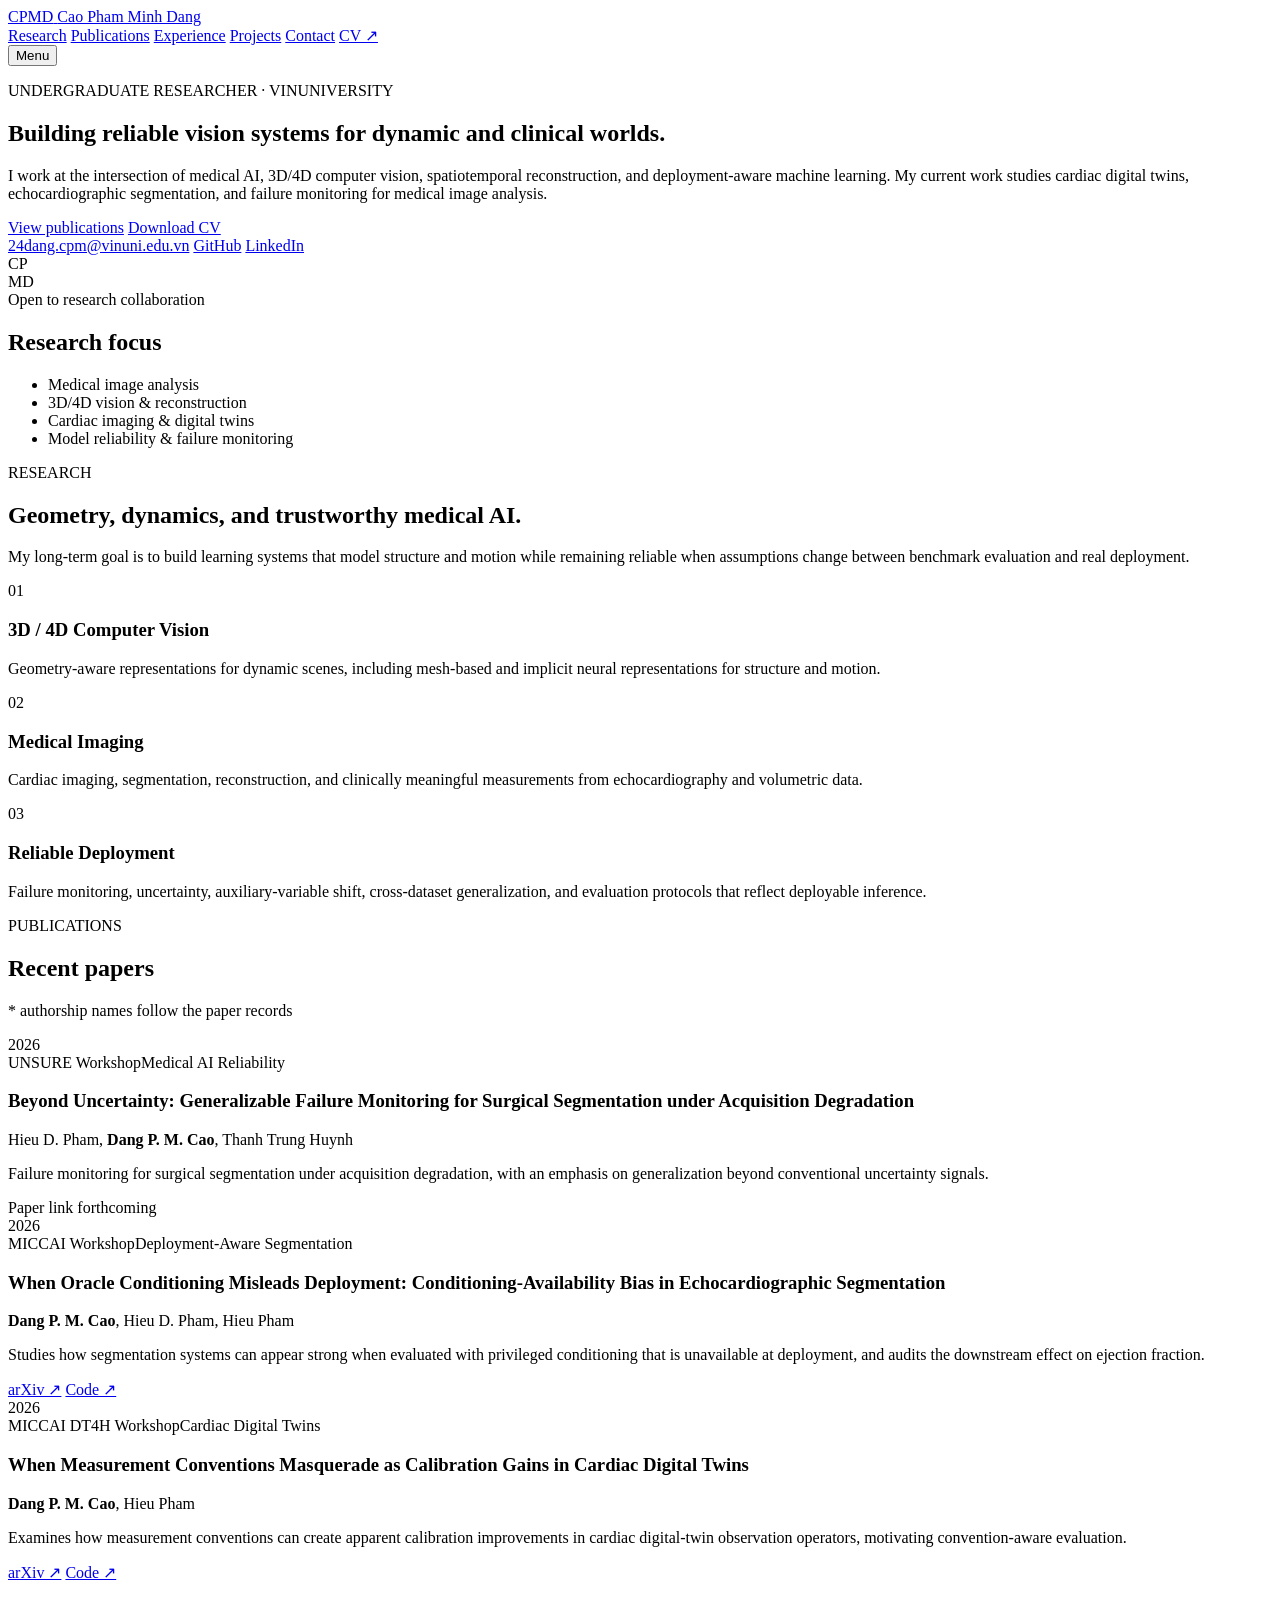
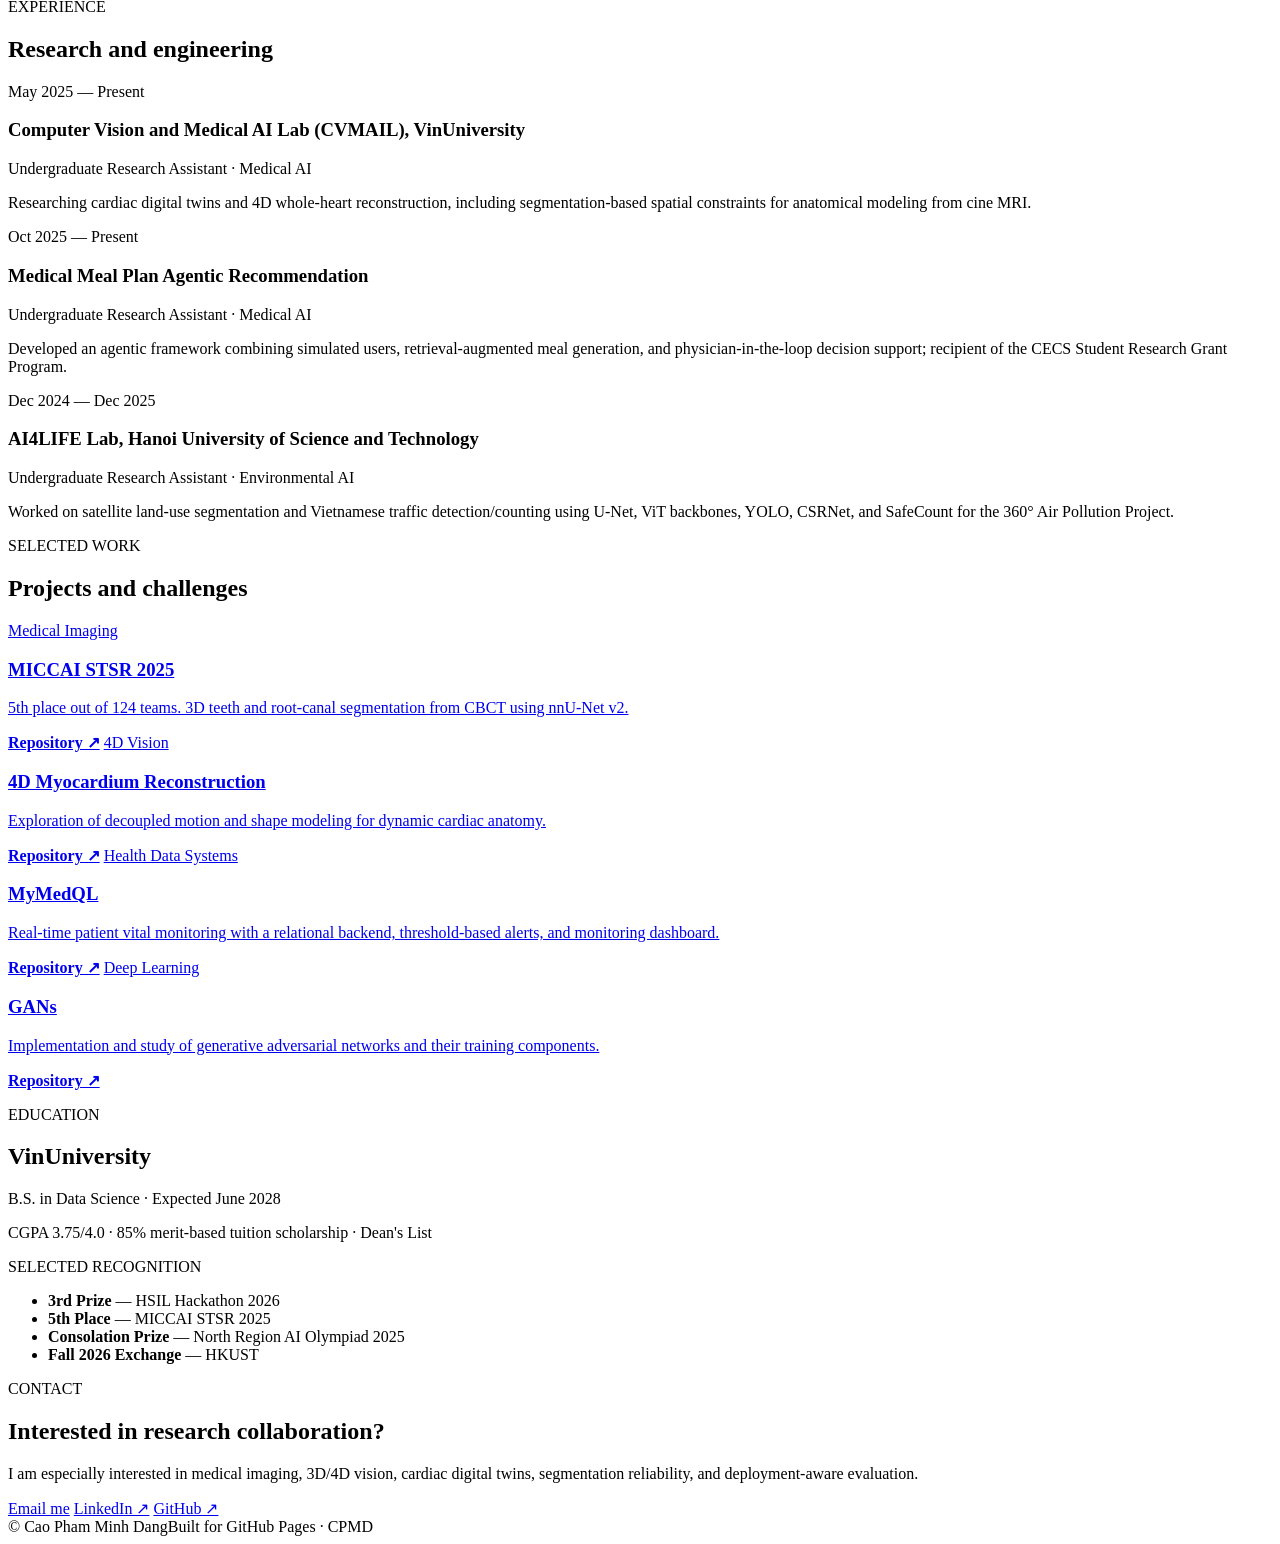
==== index.html @ 1befc967 "Add professional research portfolio homepage" ====
<!doctype html>
<html lang="en">
<head>
  <meta charset="utf-8" />
  <meta name="viewport" content="width=device-width, initial-scale=1" />
  <meta name="description" content="Cao Pham Minh Dang — undergraduate researcher in medical AI, 3D/4D computer vision, cardiac imaging, and reliable machine learning." />
  <meta name="theme-color" content="#0b1220" />
  <title>Cao Pham Minh Dang | Research Portfolio</title>
  <link rel="preconnect" href="https://fonts.googleapis.com">
  <link rel="preconnect" href="https://fonts.gstatic.com" crossorigin>
  <link href="https://fonts.googleapis.com/css2?family=Inter:wght@400;500;600;700&family=Source+Serif+4:opsz,wght@8..60,600&display=swap" rel="stylesheet">
  <link rel="stylesheet" href="styles.css" />
</head>
<body>
  <div class="progress" id="progress" aria-hidden="true"></div>
  <header class="site-header">
    <div class="container nav-wrap">
      <a class="brand" href="#top" aria-label="Cao Pham Minh Dang home">
        <span class="brand-mark">CPMD</span>
        <span class="brand-name">Cao Pham Minh Dang</span>
      </a>
      <nav class="nav" aria-label="Primary navigation">
        <a href="#research">Research</a>
        <a href="#publications">Publications</a>
        <a href="#experience">Experience</a>
        <a href="#projects">Projects</a>
        <a href="#contact">Contact</a>
        <a class="nav-cv" href="Cao_Pham_Minh_Dang_CV.pdf" target="_blank" rel="noopener">CV ↗</a>
      </nav>
      <button class="menu-button" id="menuButton" aria-expanded="false" aria-controls="mobileNav">Menu</button>
    </div>
    <div class="mobile-nav" id="mobileNav" hidden>
      <a href="#research">Research</a><a href="#publications">Publications</a><a href="#experience">Experience</a><a href="#projects">Projects</a><a href="#contact">Contact</a><a href="Cao_Pham_Minh_Dang_CV.pdf">CV</a>
    </div>
  </header>

  <main id="top">
    <section class="hero section-pad">
      <div class="container hero-grid">
        <div>
          <p class="eyebrow">UNDERGRADUATE RESEARCHER · VINUNIVERSITY</p>
          <h1>Building reliable vision systems for <span>dynamic and clinical worlds.</span></h1>
          <p class="hero-copy">I work at the intersection of medical AI, 3D/4D computer vision, spatiotemporal reconstruction, and deployment-aware machine learning. My current work studies cardiac digital twins, echocardiographic segmentation, and failure monitoring for medical image analysis.</p>
          <div class="hero-actions">
            <a class="button primary" href="#publications">View publications</a>
            <a class="button secondary" href="Cao_Pham_Minh_Dang_CV.pdf" target="_blank" rel="noopener">Download CV</a>
          </div>
          <div class="social-row">
            <a href="mailto:24dang.cpm@vinuni.edu.vn">24dang.cpm@vinuni.edu.vn</a>
            <a href="https://github.com/minhdang050806" target="_blank" rel="noopener">GitHub</a>
            <a href="https://www.linkedin.com/in/cphmdang/" target="_blank" rel="noopener">LinkedIn</a>
          </div>
        </div>
        <aside class="hero-card" aria-label="Research profile summary">
          <div class="monogram">CP<br>MD</div>
          <div class="hero-card-copy">
            <span class="status"><i></i> Open to research collaboration</span>
            <h2>Research focus</h2>
            <ul>
              <li>Medical image analysis</li>
              <li>3D/4D vision & reconstruction</li>
              <li>Cardiac imaging & digital twins</li>
              <li>Model reliability & failure monitoring</li>
            </ul>
          </div>
        </aside>
      </div>
    </section>

    <section class="section-pad muted" id="research">
      <div class="container">
        <div class="section-heading">
          <p class="eyebrow">RESEARCH</p>
          <h2>Geometry, dynamics, and trustworthy medical AI.</h2>
          <p>My long-term goal is to build learning systems that model structure and motion while remaining reliable when assumptions change between benchmark evaluation and real deployment.</p>
        </div>
        <div class="research-grid">
          <article class="research-card">
            <span class="card-index">01</span>
            <h3>3D / 4D Computer Vision</h3>
            <p>Geometry-aware representations for dynamic scenes, including mesh-based and implicit neural representations for structure and motion.</p>
          </article>
          <article class="research-card">
            <span class="card-index">02</span>
            <h3>Medical Imaging</h3>
            <p>Cardiac imaging, segmentation, reconstruction, and clinically meaningful measurements from echocardiography and volumetric data.</p>
          </article>
          <article class="research-card">
            <span class="card-index">03</span>
            <h3>Reliable Deployment</h3>
            <p>Failure monitoring, uncertainty, auxiliary-variable shift, cross-dataset generalization, and evaluation protocols that reflect deployable inference.</p>
          </article>
        </div>
      </div>
    </section>

    <section class="section-pad" id="publications">
      <div class="container">
        <div class="section-heading row-heading">
          <div><p class="eyebrow">PUBLICATIONS</p><h2>Recent papers</h2></div>
          <p class="publication-note">* authorship names follow the paper records</p>
        </div>
        <div class="pub-list">
          <article class="pub featured">
            <div class="pub-year">2026</div>
            <div class="pub-body">
              <div class="pub-meta"><span>UNSURE Workshop</span><span>Medical AI Reliability</span></div>
              <h3>Beyond Uncertainty: Generalizable Failure Monitoring for Surgical Segmentation under Acquisition Degradation</h3>
              <p class="authors">Hieu D. Pham, <strong>Dang P. M. Cao</strong>, Thanh Trung Huynh</p>
              <p class="pub-desc">Failure monitoring for surgical segmentation under acquisition degradation, with an emphasis on generalization beyond conventional uncertainty signals.</p>
              <div class="pub-links"><span class="coming">Paper link forthcoming</span></div>
            </div>
          </article>

          <article class="pub">
            <div class="pub-year">2026</div>
            <div class="pub-body">
              <div class="pub-meta"><span>MICCAI Workshop</span><span>Deployment-Aware Segmentation</span></div>
              <h3>When Oracle Conditioning Misleads Deployment: Conditioning-Availability Bias in Echocardiographic Segmentation</h3>
              <p class="authors"><strong>Dang P. M. Cao</strong>, Hieu D. Pham, Hieu Pham</p>
              <p class="pub-desc">Studies how segmentation systems can appear strong when evaluated with privileged conditioning that is unavailable at deployment, and audits the downstream effect on ejection fraction.</p>
              <div class="pub-links">
                <a href="https://arxiv.org/abs/2608.03342" target="_blank" rel="noopener">arXiv ↗</a>
                <a href="https://github.com/minhdang050806/Oracle-Conditioning-Bias-in-Echocardiographic-Segmentation" target="_blank" rel="noopener">Code ↗</a>
              </div>
            </div>
          </article>

          <article class="pub">
            <div class="pub-year">2026</div>
            <div class="pub-body">
              <div class="pub-meta"><span>MICCAI DT4H Workshop</span><span>Cardiac Digital Twins</span></div>
              <h3>When Measurement Conventions Masquerade as Calibration Gains in Cardiac Digital Twins</h3>
              <p class="authors"><strong>Dang P. M. Cao</strong>, Hieu Pham</p>
              <p class="pub-desc">Examines how measurement conventions can create apparent calibration improvements in cardiac digital-twin observation operators, motivating convention-aware evaluation.</p>
              <div class="pub-links">
                <a href="https://arxiv.org/abs/2608.01602" target="_blank" rel="noopener">arXiv ↗</a>
                <a href="https://github.com/minhdang050806/Ejection-Fraction-Bias-in-Cardiac-Digital-Twin" target="_blank" rel="noopener">Code ↗</a>
              </div>
            </div>
          </article>
        </div>
      </div>
    </section>

    <section class="section-pad muted" id="experience">
      <div class="container">
        <div class="section-heading"><p class="eyebrow">EXPERIENCE</p><h2>Research and engineering</h2></div>
        <div class="timeline">
          <article class="timeline-item">
            <div class="timeline-date">May 2025 — Present</div>
            <div><h3>Computer Vision and Medical AI Lab (CVMAIL), VinUniversity</h3><p class="role">Undergraduate Research Assistant · Medical AI</p><p>Researching cardiac digital twins and 4D whole-heart reconstruction, including segmentation-based spatial constraints for anatomical modeling from cine MRI.</p></div>
          </article>
          <article class="timeline-item">
            <div class="timeline-date">Oct 2025 — Present</div>
            <div><h3>Medical Meal Plan Agentic Recommendation</h3><p class="role">Undergraduate Research Assistant · Medical AI</p><p>Developed an agentic framework combining simulated users, retrieval-augmented meal generation, and physician-in-the-loop decision support; recipient of the CECS Student Research Grant Program.</p></div>
          </article>
          <article class="timeline-item">
            <div class="timeline-date">Dec 2024 — Dec 2025</div>
            <div><h3>AI4LIFE Lab, Hanoi University of Science and Technology</h3><p class="role">Undergraduate Research Assistant · Environmental AI</p><p>Worked on satellite land-use segmentation and Vietnamese traffic detection/counting using U-Net, ViT backbones, YOLO, CSRNet, and SafeCount for the 360° Air Pollution Project.</p></div>
          </article>
        </div>
      </div>
    </section>

    <section class="section-pad" id="projects">
      <div class="container">
        <div class="section-heading"><p class="eyebrow">SELECTED WORK</p><h2>Projects and challenges</h2></div>
        <div class="project-grid">
          <a class="project-card" href="https://github.com/minhdang050806/MICCAI-2025-Tooth-Segmentation-Challenge" target="_blank" rel="noopener"><span>Medical Imaging</span><h3>MICCAI STSR 2025</h3><p>5th place out of 124 teams. 3D teeth and root-canal segmentation from CBCT using nnU-Net v2.</p><b>Repository ↗</b></a>
          <a class="project-card" href="https://github.com/minhdang050806/4D-Myocardium-Reconstruction-with-Decoupled-Motion-and-Shape-Model" target="_blank" rel="noopener"><span>4D Vision</span><h3>4D Myocardium Reconstruction</h3><p>Exploration of decoupled motion and shape modeling for dynamic cardiac anatomy.</p><b>Repository ↗</b></a>
          <a class="project-card" href="https://github.com/minhdang050806/MyMedQL" target="_blank" rel="noopener"><span>Health Data Systems</span><h3>MyMedQL</h3><p>Real-time patient vital monitoring with a relational backend, threshold-based alerts, and monitoring dashboard.</p><b>Repository ↗</b></a>
          <a class="project-card" href="https://github.com/minhdang050806/GANs" target="_blank" rel="noopener"><span>Deep Learning</span><h3>GANs</h3><p>Implementation and study of generative adversarial networks and their training components.</p><b>Repository ↗</b></a>
        </div>
      </div>
    </section>

    <section class="section-pad compact muted">
      <div class="container split-section">
        <div>
          <p class="eyebrow">EDUCATION</p>
          <h2>VinUniversity</h2>
          <p class="role">B.S. in Data Science · Expected June 2028</p>
          <p>CGPA 3.75/4.0 · 85% merit-based tuition scholarship · Dean's List</p>
        </div>
        <div>
          <p class="eyebrow">SELECTED RECOGNITION</p>
          <ul class="clean-list">
            <li><strong>3rd Prize</strong> — HSIL Hackathon 2026</li>
            <li><strong>5th Place</strong> — MICCAI STSR 2025</li>
            <li><strong>Consolation Prize</strong> — North Region AI Olympiad 2025</li>
            <li><strong>Fall 2026 Exchange</strong> — HKUST</li>
          </ul>
        </div>
      </div>
    </section>

    <section class="section-pad contact" id="contact">
      <div class="container contact-card">
        <div><p class="eyebrow">CONTACT</p><h2>Interested in research collaboration?</h2><p>I am especially interested in medical imaging, 3D/4D vision, cardiac digital twins, segmentation reliability, and deployment-aware evaluation.</p></div>
        <div class="contact-links">
          <a href="mailto:24dang.cpm@vinuni.edu.vn">Email me</a>
          <a href="https://www.linkedin.com/in/cphmdang/" target="_blank" rel="noopener">LinkedIn ↗</a>
          <a href="https://github.com/minhdang050806" target="_blank" rel="noopener">GitHub ↗</a>
        </div>
      </div>
    </section>
  </main>

  <footer>
    <div class="container footer-wrap"><span>© <span id="year"></span> Cao Pham Minh Dang</span><span>Built for GitHub Pages · CPMD</span></div>
  </footer>
  <script src="script.js"></script>
</body>
</html>
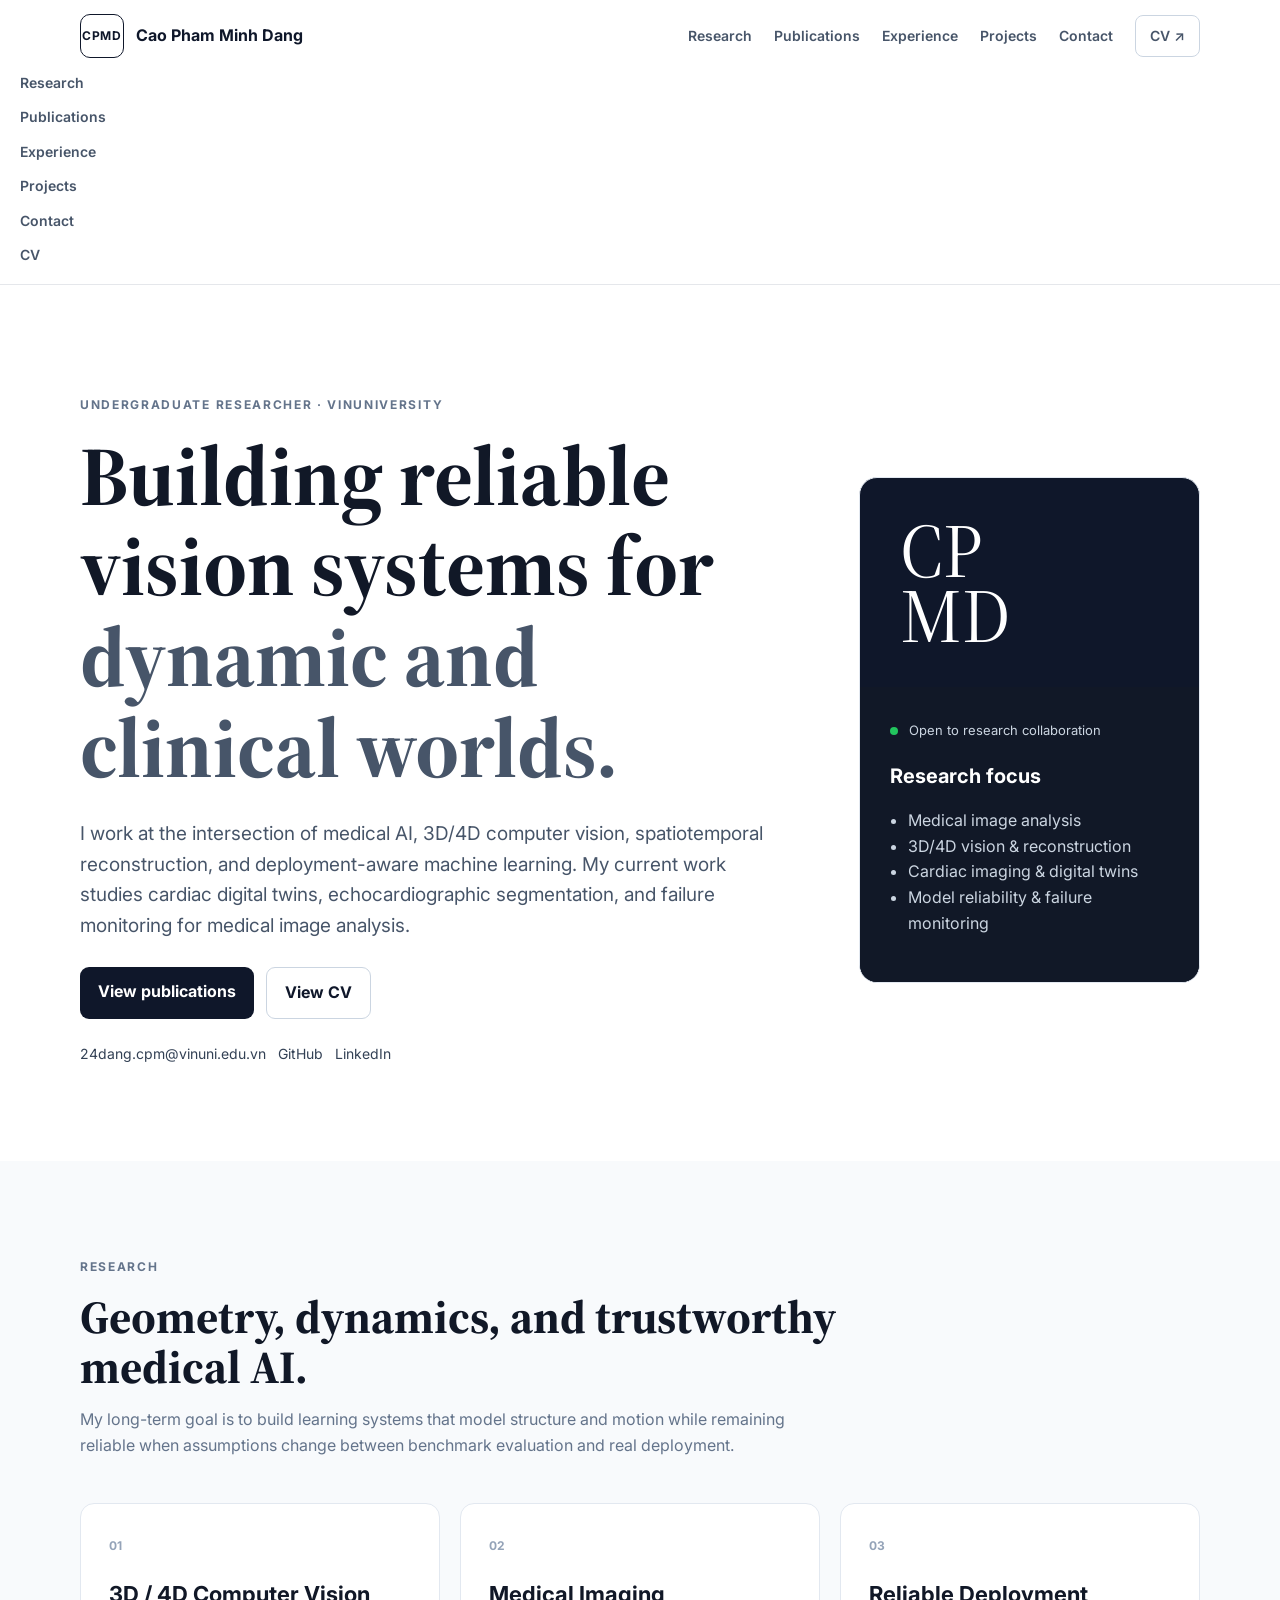
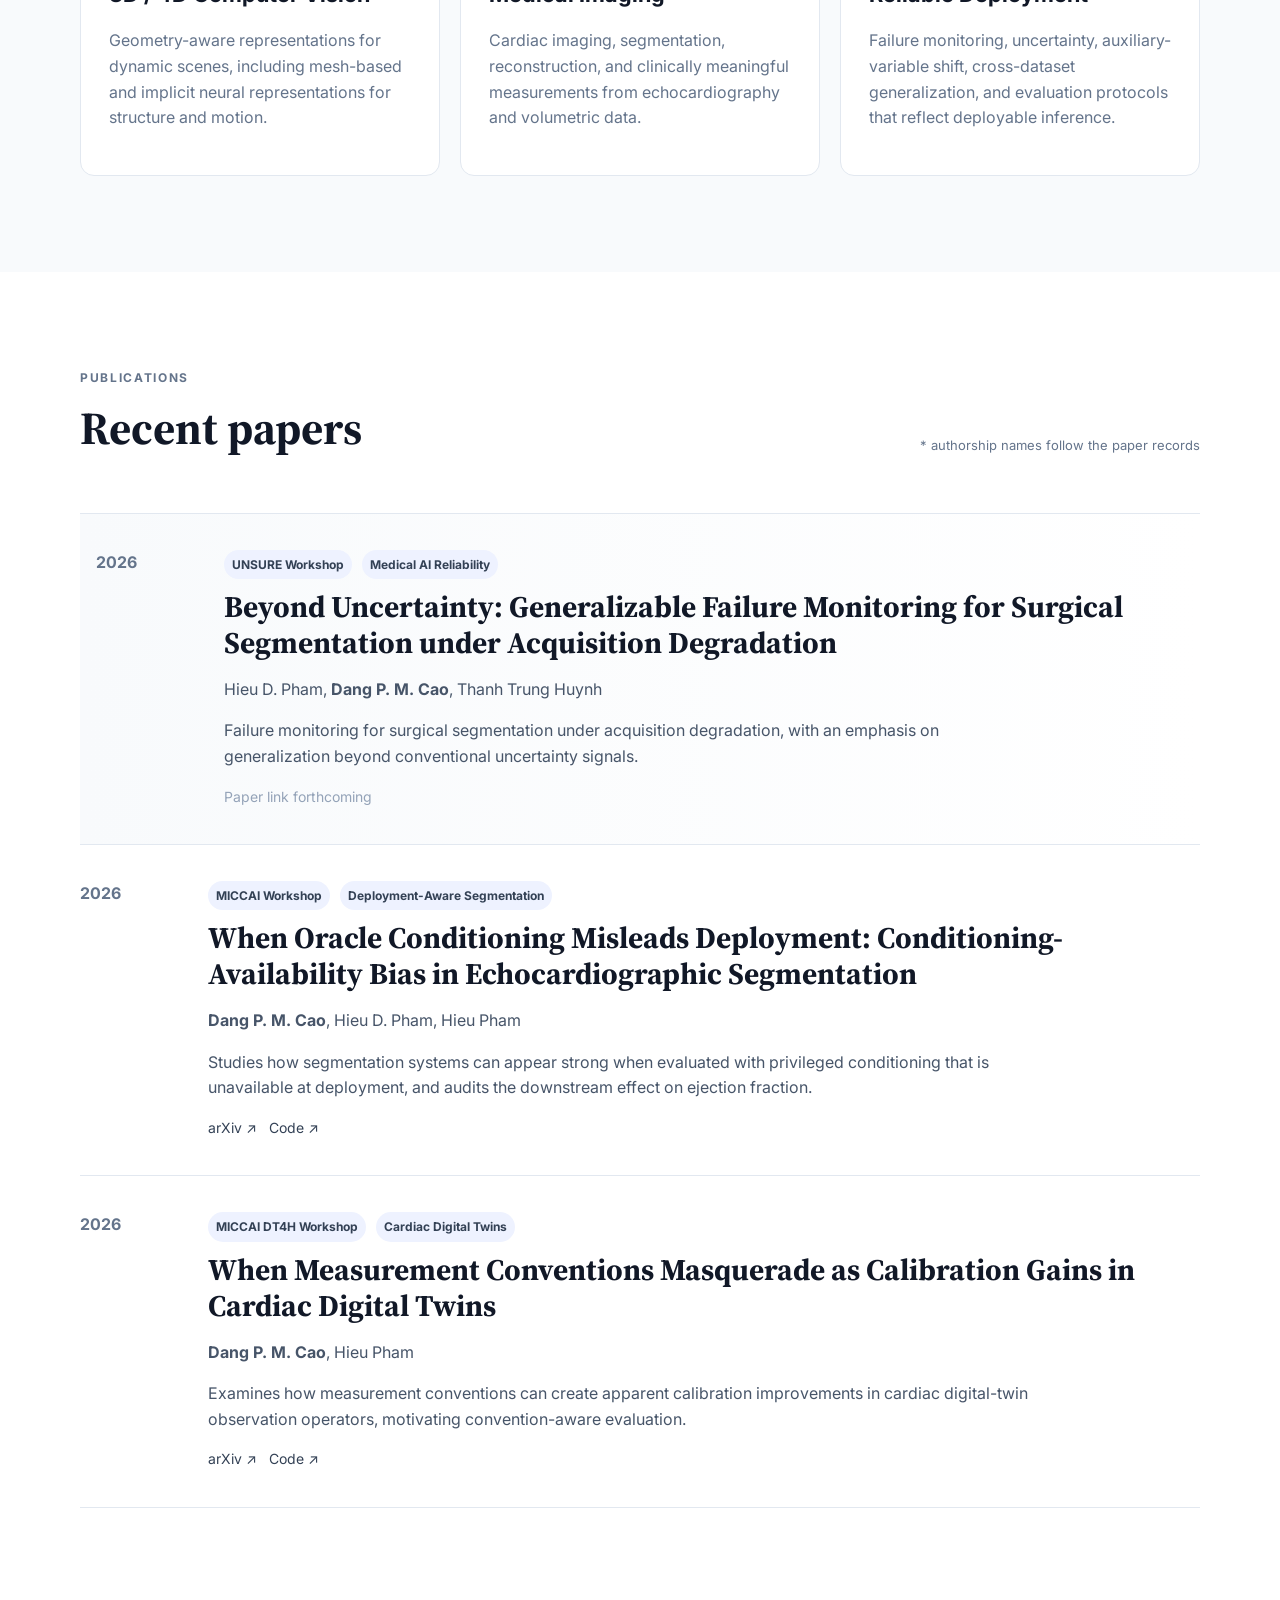
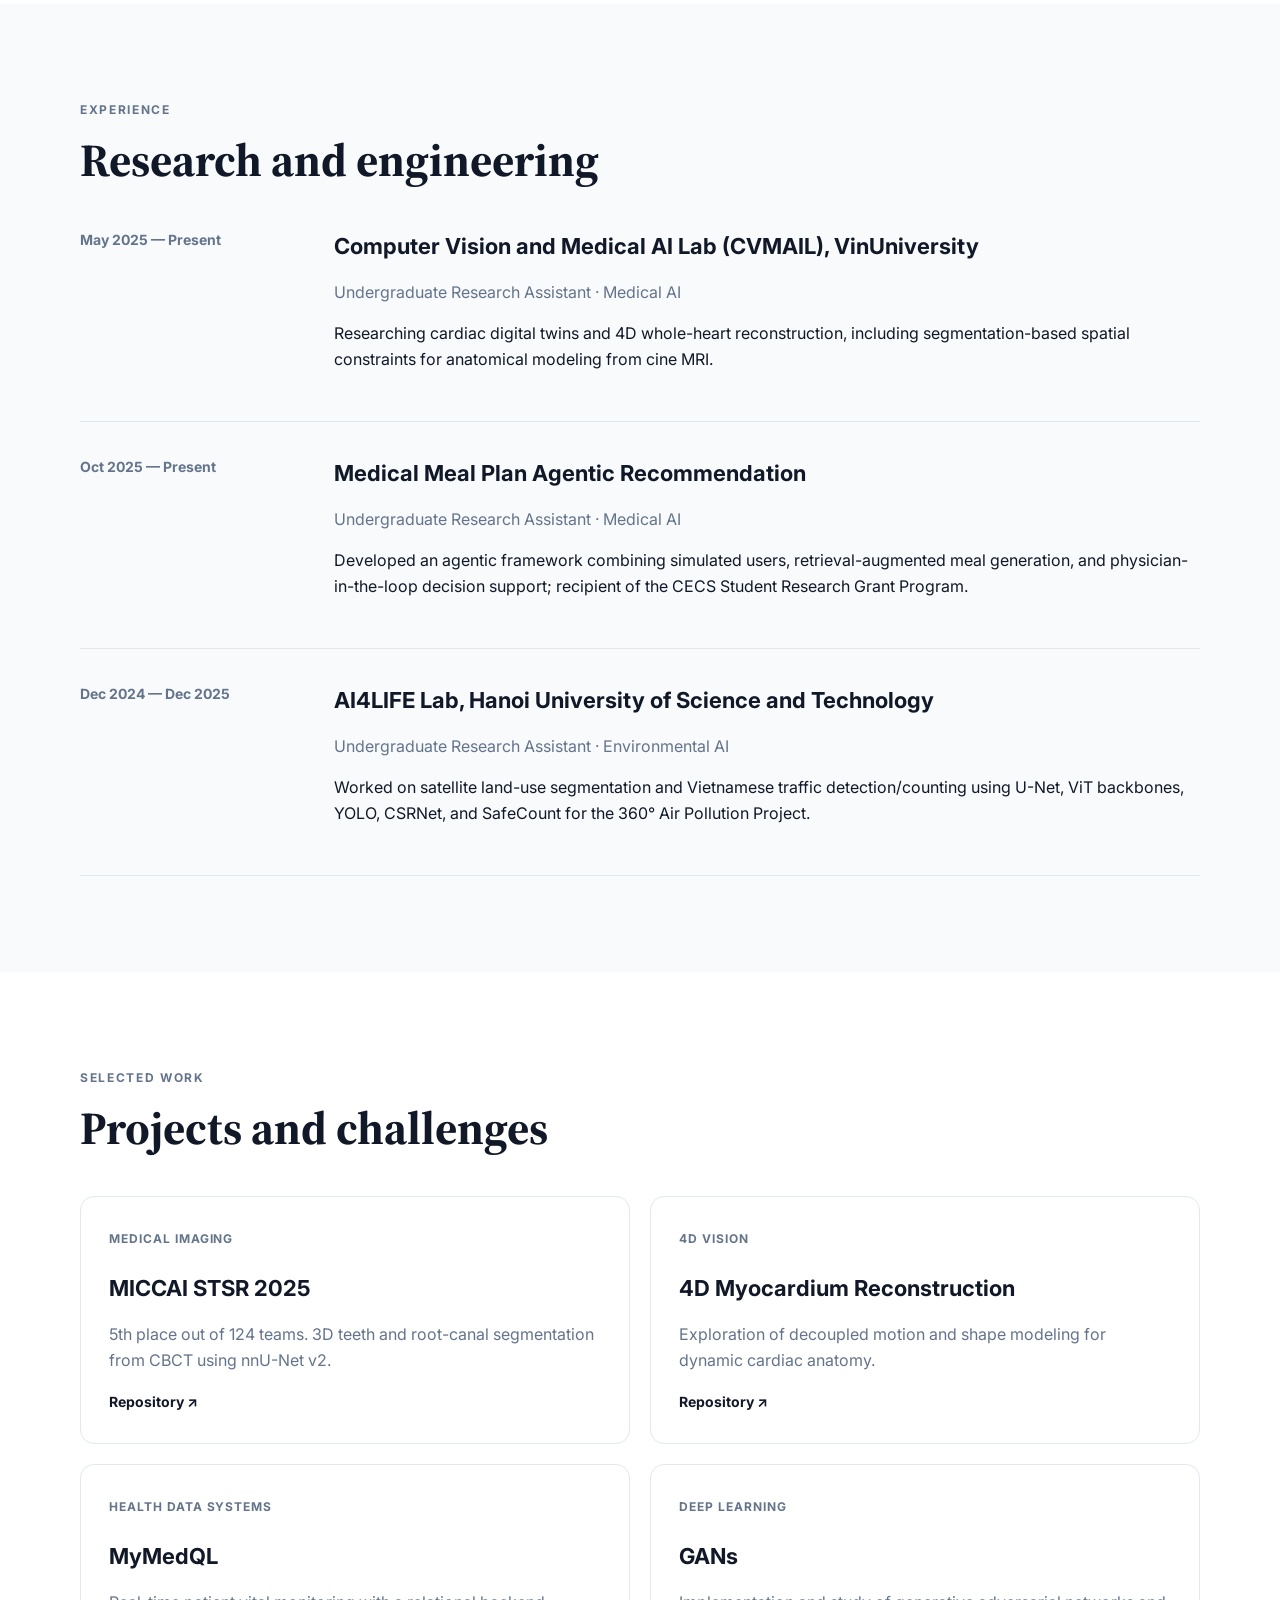
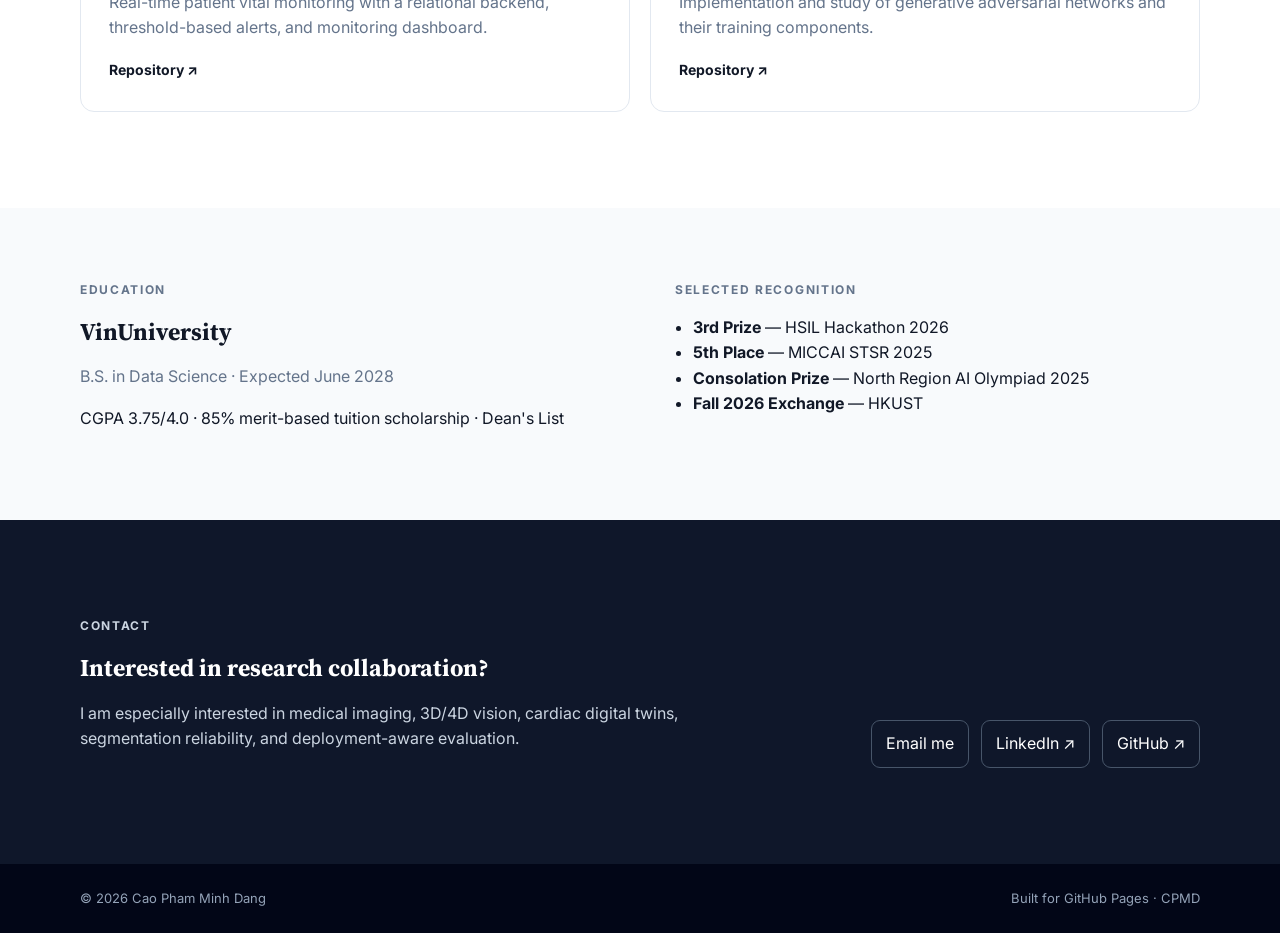
==== commit 7cd9216a: "Link portfolio to updated web CV" ====
--- a/index.html
+++ b/index.html
@@ -25,12 +25,12 @@
         <a href="#experience">Experience</a>
         <a href="#projects">Projects</a>
         <a href="#contact">Contact</a>
-        <a class="nav-cv" href="Cao_Pham_Minh_Dang_CV.pdf" target="_blank" rel="noopener">CV ↗</a>
+        <a class="nav-cv" href="cv.html">CV ↗</a>
       </nav>
       <button class="menu-button" id="menuButton" aria-expanded="false" aria-controls="mobileNav">Menu</button>
     </div>
     <div class="mobile-nav" id="mobileNav" hidden>
-      <a href="#research">Research</a><a href="#publications">Publications</a><a href="#experience">Experience</a><a href="#projects">Projects</a><a href="#contact">Contact</a><a href="Cao_Pham_Minh_Dang_CV.pdf">CV</a>
+      <a href="#research">Research</a><a href="#publications">Publications</a><a href="#experience">Experience</a><a href="#projects">Projects</a><a href="#contact">Contact</a><a href="cv.html">CV</a>
     </div>
   </header>
 
@@ -43,7 +43,7 @@
           <p class="hero-copy">I work at the intersection of medical AI, 3D/4D computer vision, spatiotemporal reconstruction, and deployment-aware machine learning. My current work studies cardiac digital twins, echocardiographic segmentation, and failure monitoring for medical image analysis.</p>
           <div class="hero-actions">
             <a class="button primary" href="#publications">View publications</a>
-            <a class="button secondary" href="Cao_Pham_Minh_Dang_CV.pdf" target="_blank" rel="noopener">Download CV</a>
+            <a class="button secondary" href="cv.html">View CV</a>
           </div>
           <div class="social-row">
             <a href="mailto:24dang.cpm@vinuni.edu.vn">24dang.cpm@vinuni.edu.vn</a>
@@ -75,141 +75,42 @@
           <p>My long-term goal is to build learning systems that model structure and motion while remaining reliable when assumptions change between benchmark evaluation and real deployment.</p>
         </div>
         <div class="research-grid">
-          <article class="research-card">
-            <span class="card-index">01</span>
-            <h3>3D / 4D Computer Vision</h3>
-            <p>Geometry-aware representations for dynamic scenes, including mesh-based and implicit neural representations for structure and motion.</p>
-          </article>
-          <article class="research-card">
-            <span class="card-index">02</span>
-            <h3>Medical Imaging</h3>
-            <p>Cardiac imaging, segmentation, reconstruction, and clinically meaningful measurements from echocardiography and volumetric data.</p>
-          </article>
-          <article class="research-card">
-            <span class="card-index">03</span>
-            <h3>Reliable Deployment</h3>
-            <p>Failure monitoring, uncertainty, auxiliary-variable shift, cross-dataset generalization, and evaluation protocols that reflect deployable inference.</p>
-          </article>
+          <article class="research-card"><span class="card-index">01</span><h3>3D / 4D Computer Vision</h3><p>Geometry-aware representations for dynamic scenes, including mesh-based and implicit neural representations for structure and motion.</p></article>
+          <article class="research-card"><span class="card-index">02</span><h3>Medical Imaging</h3><p>Cardiac imaging, segmentation, reconstruction, and clinically meaningful measurements from echocardiography and volumetric data.</p></article>
+          <article class="research-card"><span class="card-index">03</span><h3>Reliable Deployment</h3><p>Failure monitoring, uncertainty, auxiliary-variable shift, cross-dataset generalization, and evaluation protocols that reflect deployable inference.</p></article>
         </div>
       </div>
     </section>
 
     <section class="section-pad" id="publications">
       <div class="container">
-        <div class="section-heading row-heading">
-          <div><p class="eyebrow">PUBLICATIONS</p><h2>Recent papers</h2></div>
-          <p class="publication-note">* authorship names follow the paper records</p>
-        </div>
+        <div class="section-heading row-heading"><div><p class="eyebrow">PUBLICATIONS</p><h2>Recent papers</h2></div><p class="publication-note">* authorship names follow the paper records</p></div>
         <div class="pub-list">
-          <article class="pub featured">
-            <div class="pub-year">2026</div>
-            <div class="pub-body">
-              <div class="pub-meta"><span>UNSURE Workshop</span><span>Medical AI Reliability</span></div>
-              <h3>Beyond Uncertainty: Generalizable Failure Monitoring for Surgical Segmentation under Acquisition Degradation</h3>
-              <p class="authors">Hieu D. Pham, <strong>Dang P. M. Cao</strong>, Thanh Trung Huynh</p>
-              <p class="pub-desc">Failure monitoring for surgical segmentation under acquisition degradation, with an emphasis on generalization beyond conventional uncertainty signals.</p>
-              <div class="pub-links"><span class="coming">Paper link forthcoming</span></div>
-            </div>
-          </article>
-
-          <article class="pub">
-            <div class="pub-year">2026</div>
-            <div class="pub-body">
-              <div class="pub-meta"><span>MICCAI Workshop</span><span>Deployment-Aware Segmentation</span></div>
-              <h3>When Oracle Conditioning Misleads Deployment: Conditioning-Availability Bias in Echocardiographic Segmentation</h3>
-              <p class="authors"><strong>Dang P. M. Cao</strong>, Hieu D. Pham, Hieu Pham</p>
-              <p class="pub-desc">Studies how segmentation systems can appear strong when evaluated with privileged conditioning that is unavailable at deployment, and audits the downstream effect on ejection fraction.</p>
-              <div class="pub-links">
-                <a href="https://arxiv.org/abs/2608.03342" target="_blank" rel="noopener">arXiv ↗</a>
-                <a href="https://github.com/minhdang050806/Oracle-Conditioning-Bias-in-Echocardiographic-Segmentation" target="_blank" rel="noopener">Code ↗</a>
-              </div>
-            </div>
-          </article>
-
-          <article class="pub">
-            <div class="pub-year">2026</div>
-            <div class="pub-body">
-              <div class="pub-meta"><span>MICCAI DT4H Workshop</span><span>Cardiac Digital Twins</span></div>
-              <h3>When Measurement Conventions Masquerade as Calibration Gains in Cardiac Digital Twins</h3>
-              <p class="authors"><strong>Dang P. M. Cao</strong>, Hieu Pham</p>
-              <p class="pub-desc">Examines how measurement conventions can create apparent calibration improvements in cardiac digital-twin observation operators, motivating convention-aware evaluation.</p>
-              <div class="pub-links">
-                <a href="https://arxiv.org/abs/2608.01602" target="_blank" rel="noopener">arXiv ↗</a>
-                <a href="https://github.com/minhdang050806/Ejection-Fraction-Bias-in-Cardiac-Digital-Twin" target="_blank" rel="noopener">Code ↗</a>
-              </div>
-            </div>
-          </article>
+          <article class="pub featured"><div class="pub-year">2026</div><div class="pub-body"><div class="pub-meta"><span>UNSURE Workshop</span><span>Medical AI Reliability</span></div><h3>Beyond Uncertainty: Generalizable Failure Monitoring for Surgical Segmentation under Acquisition Degradation</h3><p class="authors">Hieu D. Pham, <strong>Dang P. M. Cao</strong>, Thanh Trung Huynh</p><p class="pub-desc">Failure monitoring for surgical segmentation under acquisition degradation, with an emphasis on generalization beyond conventional uncertainty signals.</p><div class="pub-links"><span class="coming">Paper link forthcoming</span></div></div></article>
+          <article class="pub"><div class="pub-year">2026</div><div class="pub-body"><div class="pub-meta"><span>MICCAI Workshop</span><span>Deployment-Aware Segmentation</span></div><h3>When Oracle Conditioning Misleads Deployment: Conditioning-Availability Bias in Echocardiographic Segmentation</h3><p class="authors"><strong>Dang P. M. Cao</strong>, Hieu D. Pham, Hieu Pham</p><p class="pub-desc">Studies how segmentation systems can appear strong when evaluated with privileged conditioning that is unavailable at deployment, and audits the downstream effect on ejection fraction.</p><div class="pub-links"><a href="https://arxiv.org/abs/2608.03342" target="_blank" rel="noopener">arXiv ↗</a><a href="https://github.com/minhdang050806/Oracle-Conditioning-Bias-in-Echocardiographic-Segmentation" target="_blank" rel="noopener">Code ↗</a></div></div></article>
+          <article class="pub"><div class="pub-year">2026</div><div class="pub-body"><div class="pub-meta"><span>MICCAI DT4H Workshop</span><span>Cardiac Digital Twins</span></div><h3>When Measurement Conventions Masquerade as Calibration Gains in Cardiac Digital Twins</h3><p class="authors"><strong>Dang P. M. Cao</strong>, Hieu Pham</p><p class="pub-desc">Examines how measurement conventions can create apparent calibration improvements in cardiac digital-twin observation operators, motivating convention-aware evaluation.</p><div class="pub-links"><a href="https://arxiv.org/abs/2608.01602" target="_blank" rel="noopener">arXiv ↗</a><a href="https://github.com/minhdang050806/Ejection-Fraction-Bias-in-Cardiac-Digital-Twin" target="_blank" rel="noopener">Code ↗</a></div></div></article>
         </div>
       </div>
     </section>
 
-    <section class="section-pad muted" id="experience">
-      <div class="container">
-        <div class="section-heading"><p class="eyebrow">EXPERIENCE</p><h2>Research and engineering</h2></div>
-        <div class="timeline">
-          <article class="timeline-item">
-            <div class="timeline-date">May 2025 — Present</div>
-            <div><h3>Computer Vision and Medical AI Lab (CVMAIL), VinUniversity</h3><p class="role">Undergraduate Research Assistant · Medical AI</p><p>Researching cardiac digital twins and 4D whole-heart reconstruction, including segmentation-based spatial constraints for anatomical modeling from cine MRI.</p></div>
-          </article>
-          <article class="timeline-item">
-            <div class="timeline-date">Oct 2025 — Present</div>
-            <div><h3>Medical Meal Plan Agentic Recommendation</h3><p class="role">Undergraduate Research Assistant · Medical AI</p><p>Developed an agentic framework combining simulated users, retrieval-augmented meal generation, and physician-in-the-loop decision support; recipient of the CECS Student Research Grant Program.</p></div>
-          </article>
-          <article class="timeline-item">
-            <div class="timeline-date">Dec 2024 — Dec 2025</div>
-            <div><h3>AI4LIFE Lab, Hanoi University of Science and Technology</h3><p class="role">Undergraduate Research Assistant · Environmental AI</p><p>Worked on satellite land-use segmentation and Vietnamese traffic detection/counting using U-Net, ViT backbones, YOLO, CSRNet, and SafeCount for the 360° Air Pollution Project.</p></div>
-          </article>
-        </div>
-      </div>
-    </section>
+    <section class="section-pad muted" id="experience"><div class="container"><div class="section-heading"><p class="eyebrow">EXPERIENCE</p><h2>Research and engineering</h2></div><div class="timeline">
+      <article class="timeline-item"><div class="timeline-date">May 2025 — Present</div><div><h3>Computer Vision and Medical AI Lab (CVMAIL), VinUniversity</h3><p class="role">Undergraduate Research Assistant · Medical AI</p><p>Researching cardiac digital twins and 4D whole-heart reconstruction, including segmentation-based spatial constraints for anatomical modeling from cine MRI.</p></div></article>
+      <article class="timeline-item"><div class="timeline-date">Oct 2025 — Present</div><div><h3>Medical Meal Plan Agentic Recommendation</h3><p class="role">Undergraduate Research Assistant · Medical AI</p><p>Developed an agentic framework combining simulated users, retrieval-augmented meal generation, and physician-in-the-loop decision support; recipient of the CECS Student Research Grant Program.</p></div></article>
+      <article class="timeline-item"><div class="timeline-date">Dec 2024 — Dec 2025</div><div><h3>AI4LIFE Lab, Hanoi University of Science and Technology</h3><p class="role">Undergraduate Research Assistant · Environmental AI</p><p>Worked on satellite land-use segmentation and Vietnamese traffic detection/counting using U-Net, ViT backbones, YOLO, CSRNet, and SafeCount for the 360° Air Pollution Project.</p></div></article>
+    </div></div></section>
 
-    <section class="section-pad" id="projects">
-      <div class="container">
-        <div class="section-heading"><p class="eyebrow">SELECTED WORK</p><h2>Projects and challenges</h2></div>
-        <div class="project-grid">
-          <a class="project-card" href="https://github.com/minhdang050806/MICCAI-2025-Tooth-Segmentation-Challenge" target="_blank" rel="noopener"><span>Medical Imaging</span><h3>MICCAI STSR 2025</h3><p>5th place out of 124 teams. 3D teeth and root-canal segmentation from CBCT using nnU-Net v2.</p><b>Repository ↗</b></a>
-          <a class="project-card" href="https://github.com/minhdang050806/4D-Myocardium-Reconstruction-with-Decoupled-Motion-and-Shape-Model" target="_blank" rel="noopener"><span>4D Vision</span><h3>4D Myocardium Reconstruction</h3><p>Exploration of decoupled motion and shape modeling for dynamic cardiac anatomy.</p><b>Repository ↗</b></a>
-          <a class="project-card" href="https://github.com/minhdang050806/MyMedQL" target="_blank" rel="noopener"><span>Health Data Systems</span><h3>MyMedQL</h3><p>Real-time patient vital monitoring with a relational backend, threshold-based alerts, and monitoring dashboard.</p><b>Repository ↗</b></a>
-          <a class="project-card" href="https://github.com/minhdang050806/GANs" target="_blank" rel="noopener"><span>Deep Learning</span><h3>GANs</h3><p>Implementation and study of generative adversarial networks and their training components.</p><b>Repository ↗</b></a>
-        </div>
-      </div>
-    </section>
+    <section class="section-pad" id="projects"><div class="container"><div class="section-heading"><p class="eyebrow">SELECTED WORK</p><h2>Projects and challenges</h2></div><div class="project-grid">
+      <a class="project-card" href="https://github.com/minhdang050806/MICCAI-2025-Tooth-Segmentation-Challenge" target="_blank" rel="noopener"><span>Medical Imaging</span><h3>MICCAI STSR 2025</h3><p>5th place out of 124 teams. 3D teeth and root-canal segmentation from CBCT using nnU-Net v2.</p><b>Repository ↗</b></a>
+      <a class="project-card" href="https://github.com/minhdang050806/4D-Myocardium-Reconstruction-with-Decoupled-Motion-and-Shape-Model" target="_blank" rel="noopener"><span>4D Vision</span><h3>4D Myocardium Reconstruction</h3><p>Exploration of decoupled motion and shape modeling for dynamic cardiac anatomy.</p><b>Repository ↗</b></a>
+      <a class="project-card" href="https://github.com/minhdang050806/MyMedQL" target="_blank" rel="noopener"><span>Health Data Systems</span><h3>MyMedQL</h3><p>Real-time patient vital monitoring with a relational backend, threshold-based alerts, and monitoring dashboard.</p><b>Repository ↗</b></a>
+      <a class="project-card" href="https://github.com/minhdang050806/GANs" target="_blank" rel="noopener"><span>Deep Learning</span><h3>GANs</h3><p>Implementation and study of generative adversarial networks and their training components.</p><b>Repository ↗</b></a>
+    </div></div></section>
 
-    <section class="section-pad compact muted">
-      <div class="container split-section">
-        <div>
-          <p class="eyebrow">EDUCATION</p>
-          <h2>VinUniversity</h2>
-          <p class="role">B.S. in Data Science · Expected June 2028</p>
-          <p>CGPA 3.75/4.0 · 85% merit-based tuition scholarship · Dean's List</p>
-        </div>
-        <div>
-          <p class="eyebrow">SELECTED RECOGNITION</p>
-          <ul class="clean-list">
-            <li><strong>3rd Prize</strong> — HSIL Hackathon 2026</li>
-            <li><strong>5th Place</strong> — MICCAI STSR 2025</li>
-            <li><strong>Consolation Prize</strong> — North Region AI Olympiad 2025</li>
-            <li><strong>Fall 2026 Exchange</strong> — HKUST</li>
-          </ul>
-        </div>
-      </div>
-    </section>
+    <section class="section-pad compact muted"><div class="container split-section"><div><p class="eyebrow">EDUCATION</p><h2>VinUniversity</h2><p class="role">B.S. in Data Science · Expected June 2028</p><p>CGPA 3.75/4.0 · 85% merit-based tuition scholarship · Dean's List</p></div><div><p class="eyebrow">SELECTED RECOGNITION</p><ul class="clean-list"><li><strong>3rd Prize</strong> — HSIL Hackathon 2026</li><li><strong>5th Place</strong> — MICCAI STSR 2025</li><li><strong>Consolation Prize</strong> — North Region AI Olympiad 2025</li><li><strong>Fall 2026 Exchange</strong> — HKUST</li></ul></div></div></section>
 
-    <section class="section-pad contact" id="contact">
-      <div class="container contact-card">
-        <div><p class="eyebrow">CONTACT</p><h2>Interested in research collaboration?</h2><p>I am especially interested in medical imaging, 3D/4D vision, cardiac digital twins, segmentation reliability, and deployment-aware evaluation.</p></div>
-        <div class="contact-links">
-          <a href="mailto:24dang.cpm@vinuni.edu.vn">Email me</a>
-          <a href="https://www.linkedin.com/in/cphmdang/" target="_blank" rel="noopener">LinkedIn ↗</a>
-          <a href="https://github.com/minhdang050806" target="_blank" rel="noopener">GitHub ↗</a>
-        </div>
-      </div>
-    </section>
+    <section class="section-pad contact" id="contact"><div class="container contact-card"><div><p class="eyebrow">CONTACT</p><h2>Interested in research collaboration?</h2><p>I am especially interested in medical imaging, 3D/4D vision, cardiac digital twins, segmentation reliability, and deployment-aware evaluation.</p></div><div class="contact-links"><a href="mailto:24dang.cpm@vinuni.edu.vn">Email me</a><a href="https://www.linkedin.com/in/cphmdang/" target="_blank" rel="noopener">LinkedIn ↗</a><a href="https://github.com/minhdang050806" target="_blank" rel="noopener">GitHub ↗</a></div></div></section>
   </main>
-
-  <footer>
-    <div class="container footer-wrap"><span>© <span id="year"></span> Cao Pham Minh Dang</span><span>Built for GitHub Pages · CPMD</span></div>
-  </footer>
+  <footer><div class="container footer-wrap"><span>© <span id="year"></span> Cao Pham Minh Dang</span><span>Built for GitHub Pages · CPMD</span></div></footer>
   <script src="script.js"></script>
 </body>
 </html>
--- a/styles.css
+++ b/styles.css
@@ -0,0 +1 @@
+*{box-sizing:border-box}html{scroll-behavior:smooth}body{margin:0;background:#fff;color:#111827;font-family:Inter,system-ui,sans-serif;line-height:1.6}.container{width:min(1120px,calc(100% - 40px));margin:auto}.site-header{position:sticky;top:0;background:rgba(255,255,255,.92);backdrop-filter:blur(12px);border-bottom:1px solid #e5e7eb;z-index:20}.nav-wrap{display:flex;justify-content:space-between;align-items:center;min-height:72px}.brand{display:flex;align-items:center;gap:12px;color:#0f172a;text-decoration:none;font-weight:700}.brand-mark{display:grid;place-items:center;width:44px;height:44px;border:1px solid #0f172a;border-radius:10px;font-size:12px;letter-spacing:.06em}.nav{display:flex;gap:22px;align-items:center}.nav a,.mobile-nav a{color:#475569;text-decoration:none;font-size:14px;font-weight:600}.nav a:hover{color:#0f172a}.nav-cv{padding:9px 14px;border:1px solid #cbd5e1;border-radius:8px}.menu-button{display:none;background:none;border:1px solid #cbd5e1;border-radius:8px;padding:8px 12px}.mobile-nav{padding:0 20px 18px;display:grid;gap:12px}.section-pad{padding:96px 0}.section-pad.compact{padding:72px 0}.muted{background:#f8fafc}.hero{padding-top:110px}.hero-grid{display:grid;grid-template-columns:1.35fr .65fr;gap:70px;align-items:center}.eyebrow{font-size:12px;font-weight:700;letter-spacing:.14em;color:#64748b;margin:0 0 16px}.hero h1,.section-heading h2,.contact h2,.split-section h2{font-family:"Source Serif 4",serif;line-height:1.08}.hero h1{font-size:clamp(48px,7vw,84px);margin:0;max-width:900px}.hero h1 span{color:#475569}.hero-copy{font-size:19px;color:#475569;max-width:760px;margin:26px 0}.hero-actions,.social-row,.pub-links{display:flex;flex-wrap:wrap;gap:12px}.button{display:inline-block;padding:12px 18px;border-radius:9px;text-decoration:none;font-weight:700}.primary{background:#0f172a;color:#fff}.secondary{border:1px solid #cbd5e1;color:#0f172a}.social-row{margin-top:24px}.social-row a,.pub-links a{color:#334155;text-decoration:none;font-size:14px}.hero-card{border:1px solid #e2e8f0;border-radius:18px;overflow:hidden;background:#0f172a;color:#fff}.monogram{font-family:"Source Serif 4",serif;font-size:76px;line-height:.85;padding:40px}.hero-card-copy{background:#111827;padding:30px}.status{font-size:13px;color:#cbd5e1}.status i{display:inline-block;width:8px;height:8px;border-radius:50%;background:#22c55e;margin-right:7px}.hero-card h2{font-size:20px}.hero-card ul{padding-left:18px;color:#cbd5e1}.section-heading{max-width:760px;margin-bottom:44px}.section-heading h2{font-size:46px;margin:0 0 16px}.section-heading p:last-child{color:#64748b}.row-heading{display:flex;justify-content:space-between;gap:30px;max-width:none;align-items:end}.publication-note{font-size:13px}.research-grid,.project-grid{display:grid;grid-template-columns:repeat(3,1fr);gap:20px}.research-card,.project-card{border:1px solid #e2e8f0;border-radius:14px;padding:28px;background:#fff}.card-index{font-size:12px;color:#94a3b8;font-weight:700}.research-card h3,.project-card h3{font-size:22px;margin:20px 0 10px}.research-card p,.project-card p{color:#64748b}.project-card{text-decoration:none;color:inherit;transition:.2s ease}.project-card:hover{transform:translateY(-3px);box-shadow:0 10px 30px rgba(15,23,42,.08)}.project-card span{font-size:12px;font-weight:700;color:#64748b;text-transform:uppercase;letter-spacing:.08em}.project-card b{font-size:14px}.pub-list{border-top:1px solid #e2e8f0}.pub{display:grid;grid-template-columns:100px 1fr;gap:28px;padding:36px 0;border-bottom:1px solid #e2e8f0}.pub-year{font-weight:700;color:#64748b}.pub h3{font-family:"Source Serif 4",serif;font-size:30px;line-height:1.2;margin:10px 0}.pub-meta{display:flex;gap:10px;flex-wrap:wrap}.pub-meta span{font-size:12px;padding:5px 8px;border-radius:999px;background:#eef2ff;color:#334155;font-weight:700}.authors,.pub-desc{color:#475569}.pub-desc{max-width:820px}.featured{background:linear-gradient(90deg,#f8fafc,transparent);padding-left:16px;padding-right:16px}.coming{font-size:14px;color:#94a3b8}.timeline{display:grid;gap:34px}.timeline-item{display:grid;grid-template-columns:220px 1fr;gap:34px;padding-bottom:32px;border-bottom:1px solid #e2e8f0}.timeline-date{font-size:14px;color:#64748b;font-weight:700}.timeline-item h3{margin:0;font-size:22px}.role{color:#64748b}.project-grid{grid-template-columns:repeat(2,1fr)}.split-section{display:grid;grid-template-columns:1fr 1fr;gap:70px}.clean-list{padding-left:18px}.contact{background:#0f172a;color:#fff}.contact-card{display:grid;grid-template-columns:1.2fr .8fr;gap:60px;align-items:end}.contact p{color:#cbd5e1}.contact-links{display:flex;flex-wrap:wrap;gap:12px;justify-content:flex-end}.contact-links a{color:#fff;text-decoration:none;border:1px solid #475569;border-radius:9px;padding:10px 14px}footer{background:#020617;color:#94a3b8;padding:24px 0;font-size:13px}.footer-wrap{display:flex;justify-content:space-between;gap:20px}.progress{position:fixed;top:0;left:0;height:3px;background:#0f172a;width:0;z-index:50}@media(max-width:900px){.nav{display:none}.menu-button{display:block}.hero-grid,.contact-card,.split-section{grid-template-columns:1fr}.hero-card{max-width:520px}.research-grid{grid-template-columns:1fr}.project-grid{grid-template-columns:1fr}.timeline-item{grid-template-columns:1fr;gap:8px}.row-heading{display:block}.contact-links{justify-content:flex-start}}@media(max-width:640px){.container{width:min(100% - 28px,1120px)}.section-pad{padding:72px 0}.hero{padding-top:84px}.hero h1{font-size:48px}.section-heading h2{font-size:38px}.pub{grid-template-columns:1fr;gap:8px}.pub h3{font-size:25px}.brand-name{display:none}.footer-wrap{flex-direction:column}.monogram{font-size:58px}}
